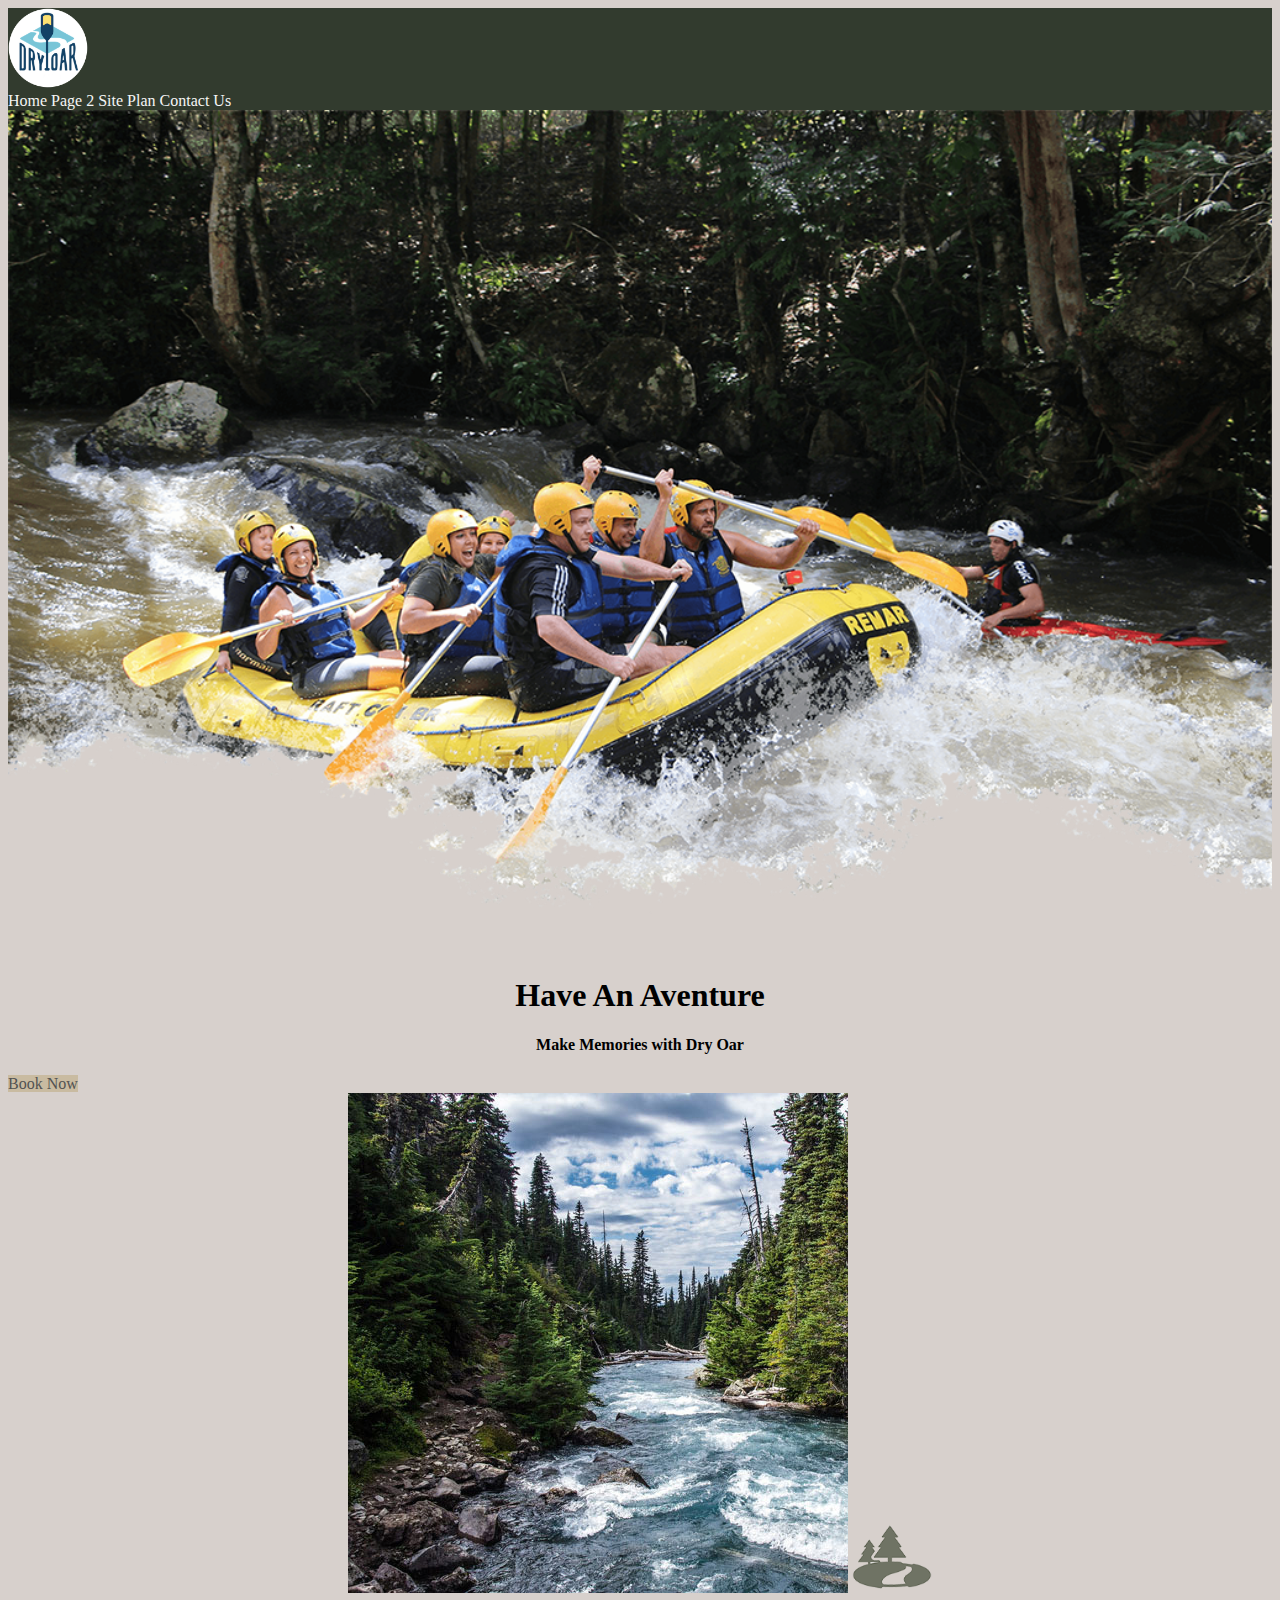
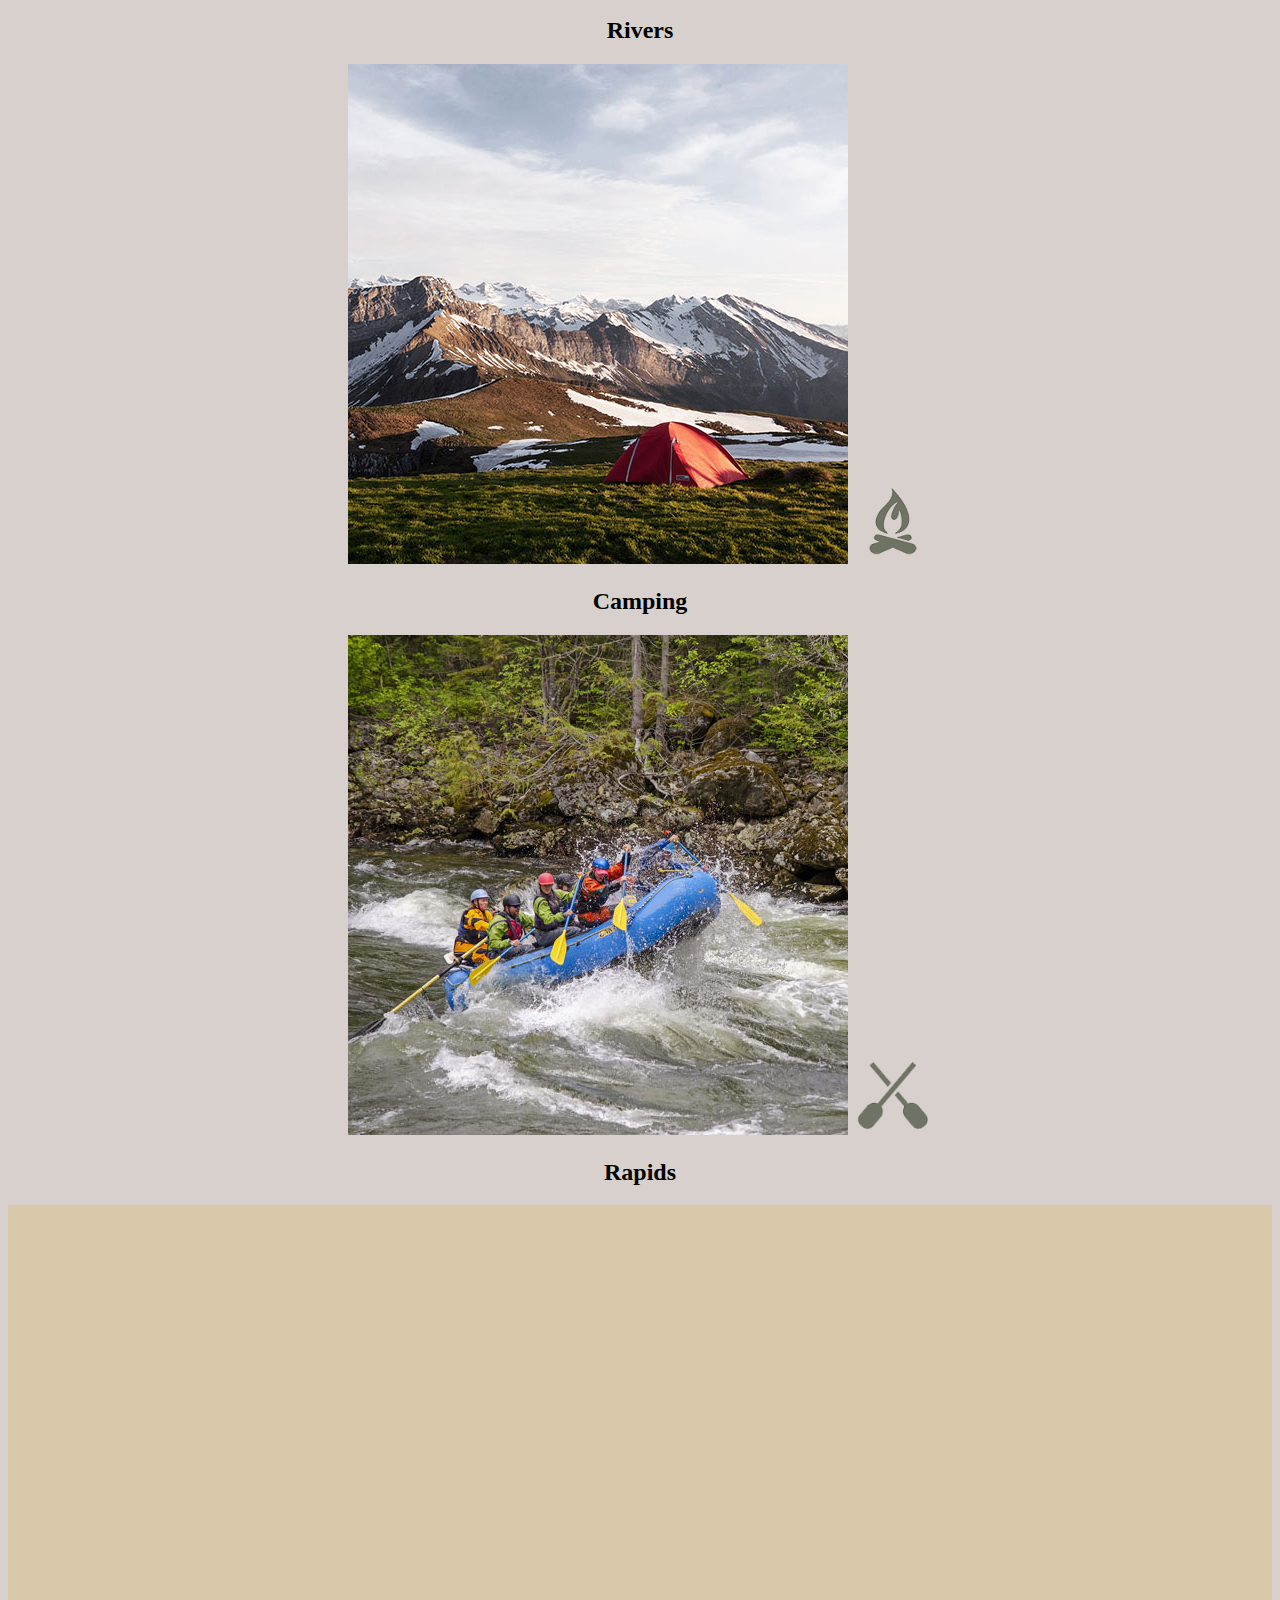
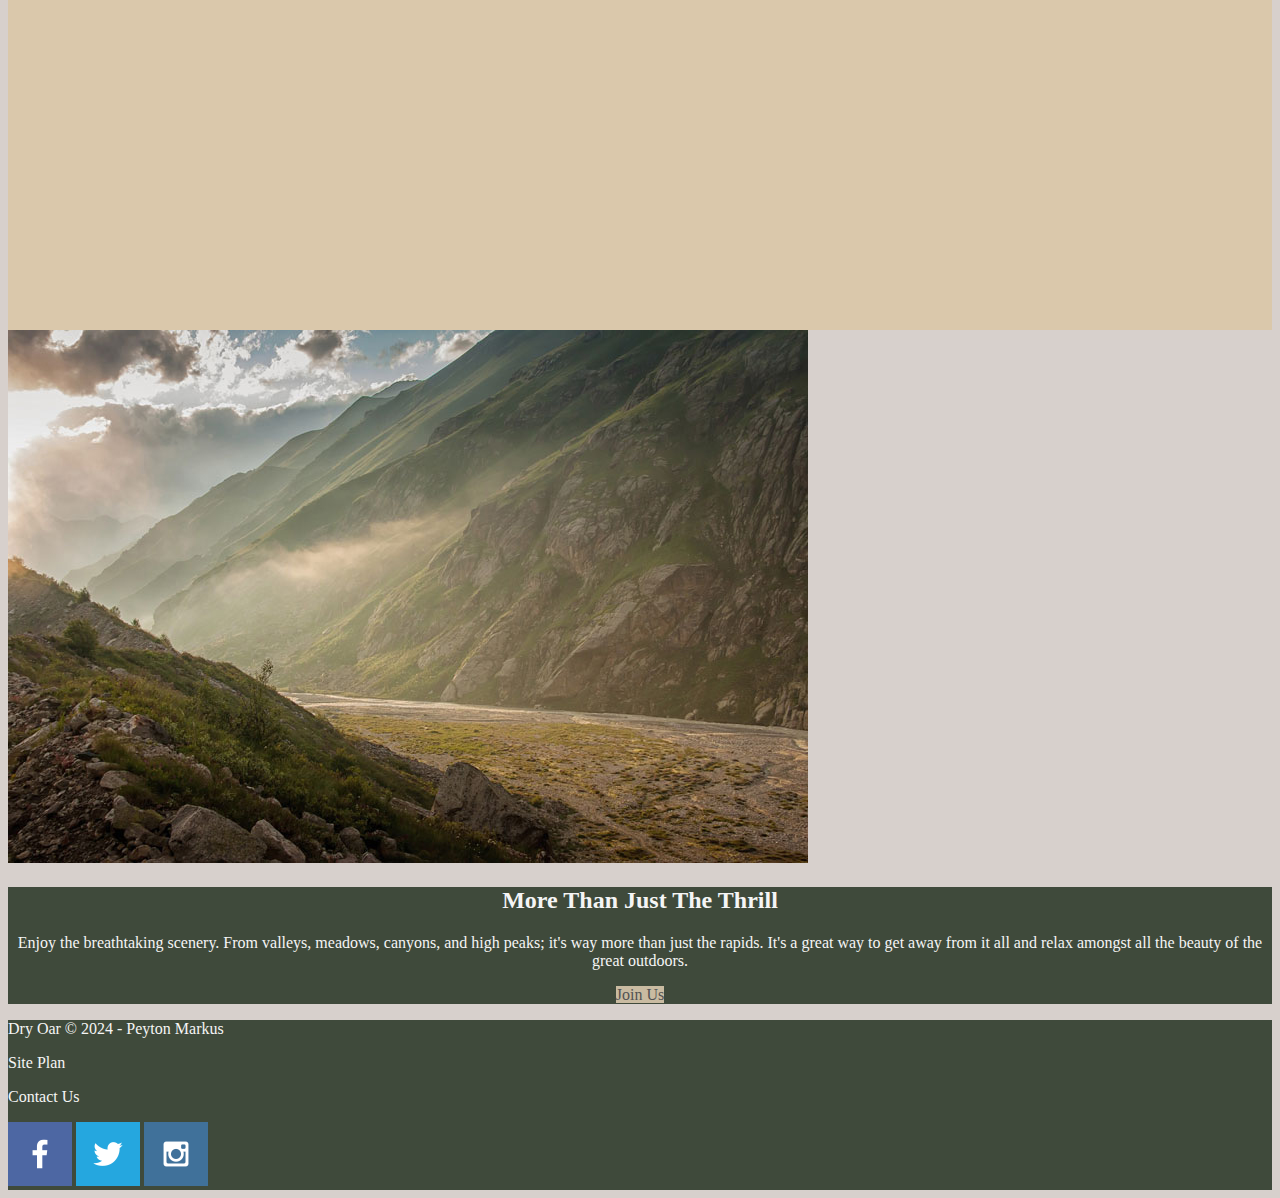
==== wwr/index.html @ 77ee11ce "upload repository" ====
<!DOCTYPE html>
<html lang="en">
<head>
    <meta charset="UTF-8">
    <meta http-equiv="X-UA-Compatible" content="IE=edge">
    <meta name="viewport" content="width=device-width, initial-scale=1.0">
    <title>Whitewater Rafting Vacations | Dry Oar Boating | Home</title>
    <link rel="stylesheet" href="styles/style.css">
</head>
<body>
    <div id="content">
        <header>
            <a id="logo_link" href="index.html">
                <img class="logo" src="images/logo.png" alt="Dry Oar Logo">
            </a>
            <nav>
                <a href="index.html">Home</a>
                <a href="#">Page 2</a>
                <a href="site-plan-rafting.html">Site Plan</a>
                <a href="contactus.html">Contact Us</a>
            </nav>
        </header>
        <div id="hero">
                <div id="hero-box">
                    <img id="hero-img" src="images/hero.png" alt="People enjoying white water rafting">
                </div>
                <section id="hero-msg">
                    <h1 class="home-title">Have An Aventure</h1>
                    <h4>Make Memories with Dry Oar</h4>
                    <div class="buton-box">
                        <a class="book" href="contactus.html">Book Now</a>
                    </div>
                </section>
        </div>
        <main class="home-grid">
            <section class="rivers-card">
                <img class="card-img" src="images/rivers.jpg" alt="river in forest">
                <img class="icon" src="images/river_icon.png" alt="river icon">
                <h2>Rivers</h2>
            </section>
            <section class="camping-card">
                <img class="card-img" src="images/camping.jpg" alt="tent in mountains">
                <img class="icon" src="images/fire_icon.png" alt="fire icon">
                <h2>Camping</h2>
            </section>
            <section class="rapids-card">
                <img class="card-img" src="images/rapids.jpg" alt="rafting boat">
                <img class="icon" src="images/oars.png" alt="oars icon">
                <h2>Rapids</h2>
            </section>
            <div id="background"></div>
            <img class="mountains" src="images/mountains.jpg" alt="Misty mountains">
            <section class="msg">
                <h2>More Than Just The Thrill</h2>
                <p>Enjoy the breathtaking scenery. From valleys, meadows, canyons, and high peaks; it's way more than just the rapids. It's a great way to get away from it all and relax amongst all the beauty of the great outdoors. </p>
                <a class='join' href="rivers.html">Join Us</a>
            </section>
        </main>
        <footer>
            <p>Dry Oar &copy; 2024 - Peyton Markus</p>
            <p><a href="site-plan-rafting.html">Site Plan</a></p>
            <p><a href="contactus.html">Contact Us</a></p>
            <div class="social">
                <a href="https://facebook.com" target="_blank">
                    <img src="images/facebook.png" alt="fb icon">
                </a>
                <a href="https://twitter.com" target="_blank">
                    <img src="images/twitter.png" alt="twitter icon">
                </a>
                <a href="https://instagram.com" target="_blank">
                    <img src="images/instagram.png" alt="instagram icon">
                </a>
            </div>
        </footer>
    </div>
               
</body>
</html>
---- wwr/styles/style.css ----
#content {
    max-width: 1600px;
    margin: 0 auto;
}

body {
    background-color: #d7d0cc;
}

header {
    background-color: rgb(50, 59, 46);
}

nav a {
    text-align: center;
    text-decoration: none;
    color: whitesmoke;
}

nav a:hover, .join:hover {
    background-color: rgb(135, 162, 123);
}

.home-title {
    color: black;
}

.book, .join {
    color: #525252;
    text-decoration: none;
    background-color: #c9bba1;
}

.book:hover, .join:hover {
    color: rgb(185, 185, 185);
    background-color: #6a5e4b;
}


#hero-msg h1, #hero-msg h4 {
    text-align: center;
}

#hero-img {
    width: 100%;
}

.button-box {
    text-align: center;
}

main section {
    text-align: center;
}

#background {
    height: 725px;
    background-color: rgb(218, 200, 171);
}

.msg {
    background-color: rgb(63, 74, 59);
    color: whitesmoke;
}

footer {
    background-color: rgb(63, 74, 59);
    color: whitesmoke;
}

footer a {
    text-decoration: none;
    color: whitesmoke;
}

footer a:hover {
    background-color: rgb(83, 97, 78)
}

.logo {
    width: 80px;
}

.icon {
    width: 80px;
}
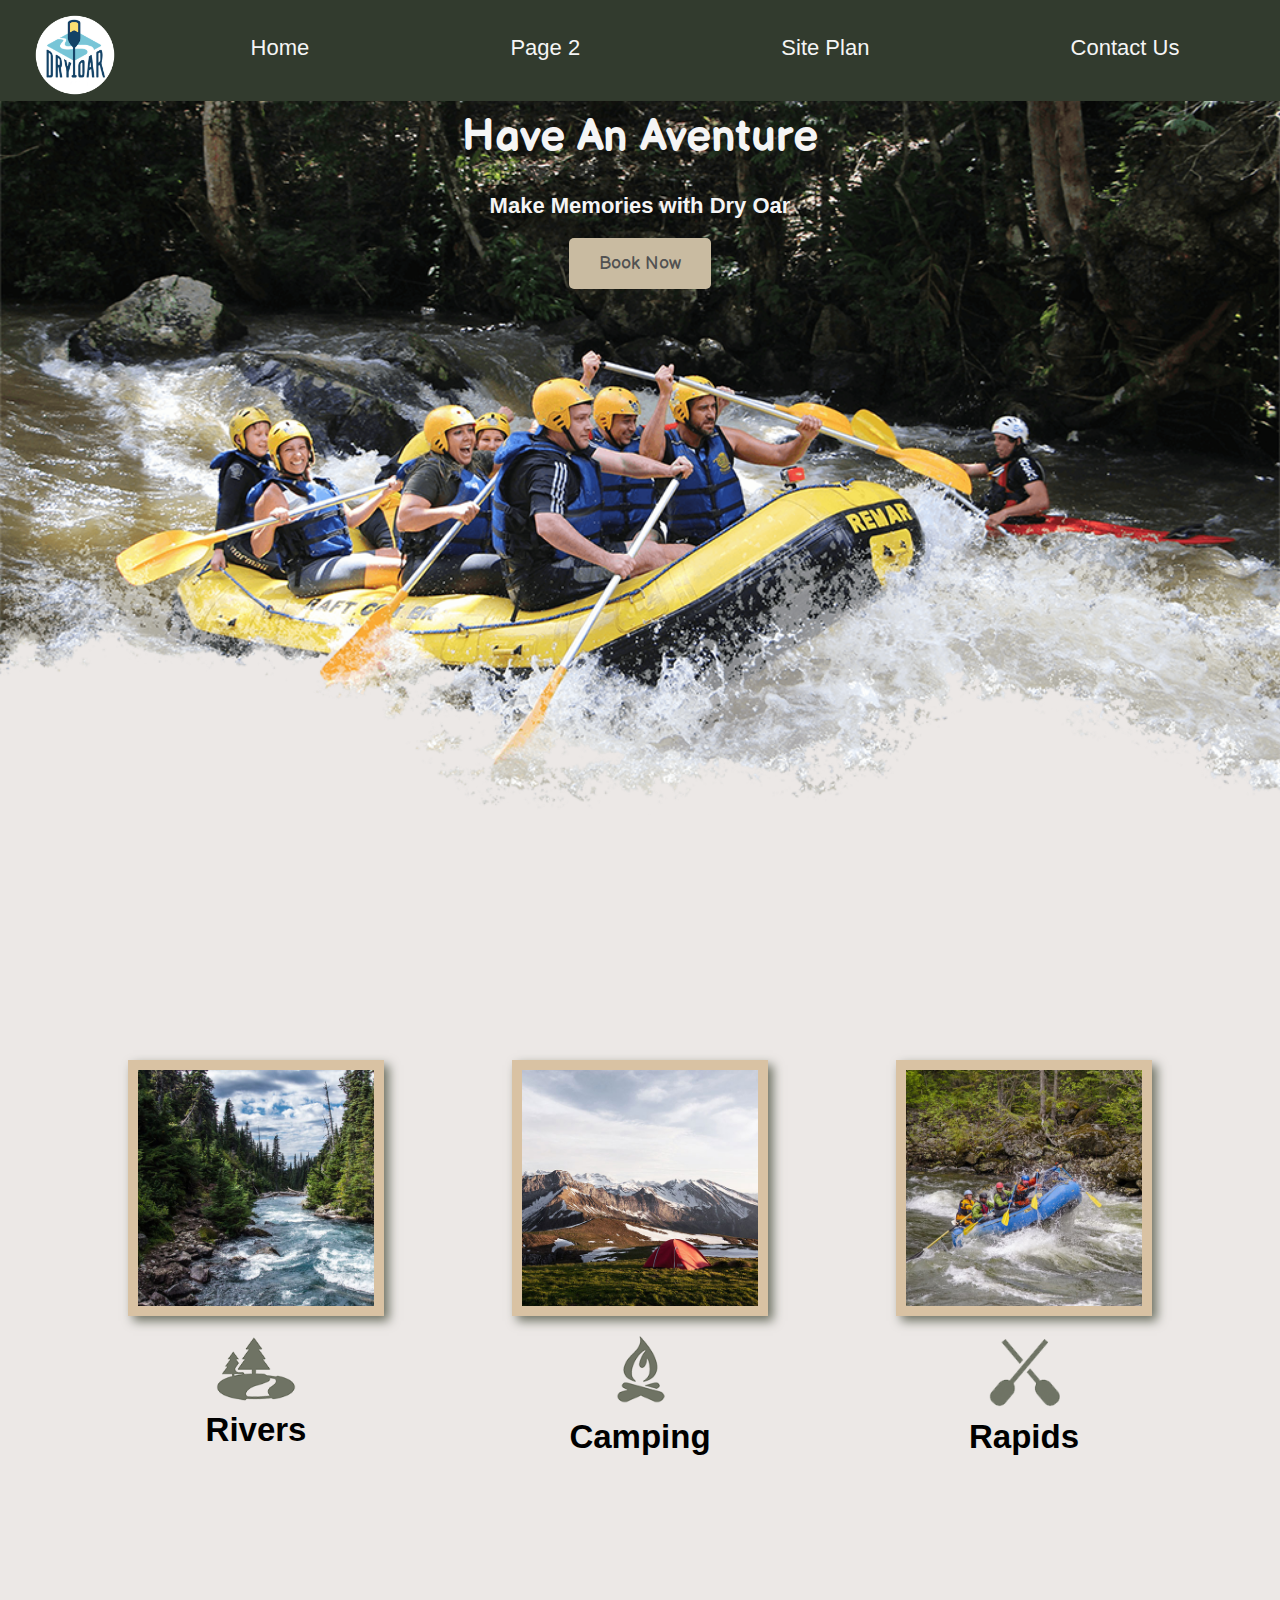
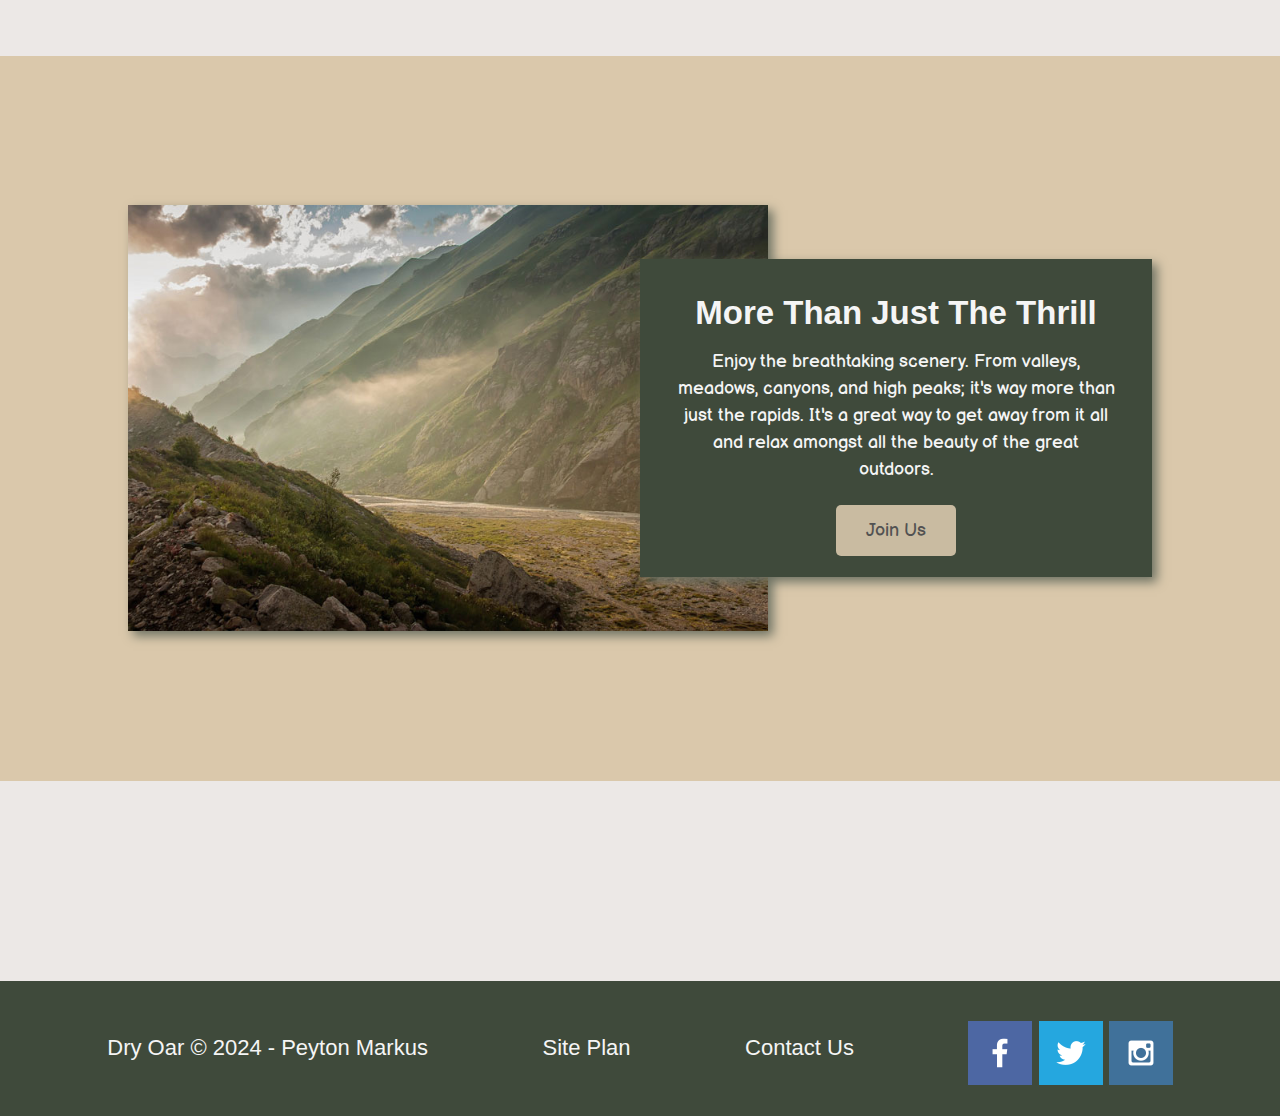
==== commit 106b9db4: "finished css on rafting site" ====
--- a/wwr/index.html
+++ b/wwr/index.html
@@ -28,8 +28,8 @@
                 <section id="hero-msg">
                     <h1 class="home-title">Have An Aventure</h1>
                     <h4>Make Memories with Dry Oar</h4>
-                    <div class="buton-box">
-                        <a class="book" href="contactus.html">Book Now</a>
+                    <div class="button-box">
+                        <a class='book' href="contactus.html">Book Now</a>
                     </div>
                 </section>
         </div>
--- a/wwr/styles/style.css
+++ b/wwr/styles/style.css
@@ -1,20 +1,39 @@
+
+@import url('https://fonts.googleapis.com/css2?family=Balsamiq+Sans:ital@0;1&display=swap');
+
 #content {
     max-width: 1600px;
     margin: 0 auto;
 }
 
 body {
-    background-color: #d7d0cc;
+    background-color: #ece8e6;
+    font-family: Arial, sans-serif;
+    font-size: 22px;
+    margin: 0;
+    padding: 0;
+}
+
+h2 {
+    margin: 0;
 }
 
 header {
     background-color: rgb(50, 59, 46);
+    display: grid;
+    grid-template-columns: 150px auto;
+}
+
+nav {
+    display: flex;
+    justify-content: space-around;
 }
 
 nav a {
     text-align: center;
     text-decoration: none;
     color: whitesmoke;
+    padding: 35px;
 }
 
 nav a:hover, .join:hover {
@@ -22,13 +41,33 @@
 }
 
 .home-title {
-    color: black;
+    color: whitesmoke;
+    font-family: 'Balsamiq Sans', sans-serif;
+    font-size: 2em;
+    margin-top: 10px;
+}
+
+#hero {
+    display: grid;
+    grid-template-columns: 1fr 3fr 1fr;
+    margin-top: -100px;
+}
+
+#hero-box {
+    grid-column: 1/4;
+    grid-row: 1/3;
+    z-index: -1;
 }
 
 .book, .join {
     color: #525252;
     text-decoration: none;
     background-color: #c9bba1;
+    font-family: 'Balsamiq Sans', sans-serif;
+    font-size: 18px;
+    padding: 15px 30px;
+    margin-top: 50px;
+    border-radius: 5px;
 }
 
 .book:hover, .join:hover {
@@ -36,9 +75,18 @@
     background-color: #6a5e4b;
 }
 
+#hero-msg {
+    grid-column: 2/3;
+    grid-row: 1/2;
+    margin-top: 100px;
+}
 
 #hero-msg h1, #hero-msg h4 {
     text-align: center;
+}
+
+#hero-msg h4{
+    color: whitesmoke;
 }
 
 #hero-img {
@@ -51,6 +99,25 @@
 
 main section {
     text-align: center;
+}
+
+.card-img {
+    border: 10px solid #d9c2a3;
+    transition: transform .5s;
+    box-shadow: 5px 5px 10px #6f7364;
+}
+
+.card-img:hover {
+    opacity: .6;
+    transform: scale(1.1);
+}
+
+main section img {
+    box-sizing: border-box;
+}
+
+.rivers-card, .camping-card, .rapids-card {
+    margin: 200px 0;
 }
 
 #background {
@@ -61,11 +128,31 @@
 .msg {
     background-color: rgb(63, 74, 59);
     color: whitesmoke;
+    padding: 35px;
+    grid-column: 6/10;
+    grid-row: 6/7;
+    box-shadow: 5px 5px 10px #6f7364;
+}
+
+.msg p {
+    font-family: 'Balsamiq Sans', sans-serif;
+    font-size: .8em;
+    line-height: 1.53em;
+    padding-bottom: 15px;
 }
 
 footer {
     background-color: rgb(63, 74, 59);
     color: whitesmoke;
+    padding: 25px 50px;
+    margin-top: 200px;
+    display: flex;
+    justify-content: space-around;
+    align-items: center;
+}
+
+footer .social img {
+    padding-top: 15px;
 }
 
 footer a {
@@ -79,8 +166,99 @@
 
 .logo {
     width: 80px;
+    padding-top: 10px;
+}
+
+#logo_link {
+    padding-top: 5px;
+    justify-self: center;
+    align-self: center;
 }
 
 .icon {
     width: 80px;
+    padding-top: 10px;
+}
+
+.home-grid {
+    display: grid;
+    grid-template-columns: repeat(10, 1fr);
+
+}
+
+.card-img, .mountains {
+    width: 100%;
+}
+
+.rivers-card {
+    grid-column: 2/4;
+    grid-row: 2/3;
+}
+
+.camping-card {
+    grid-column: 5/7;
+    grid-row: 2/3
+}
+
+.rapids-card {
+    grid-column: 8/10;
+    grid-row: 2/3;
+}
+
+#background {
+    grid-column: 1/11;
+    grid-row: 4/9;
+}
+
+.mountains {
+    grid-column: 2/7;
+    grid-row: 5/8;
+    box-shadow: 5px 5px 10px #6f7364;
+}
+
+
+
+
+@media screen and (max-width: 900px) {
+    #hero, .home-grid {
+        display: block;
+        height: auto;
+    }
+    nav, footer {
+        flex-direction: column;
+    }
+    nav a {
+        display: block;
+        padding: 15px;
+    }
+    #hero {
+        margin-top: 0;
+    }
+    #hero-msg {
+        margin-top: 0;
+    }
+    #hero-msg h4 {
+        display: none;
+    }
+    #hero-msg h1 {
+        color: #6f7364;
+    }
+    .home-title {
+        font-size: 25px;
+    }
+    .rivers-card, .camping-card, .rapids-card { 
+        margin: 50px auto;
+        width: 60%;
+    }
+    #background {
+        display: none;
+    }
+    .mountains, .msg {
+        width: 80%;
+        display: block;
+        margin: 0 auto;
+    }
+    footer {
+        margin-top: 25px;
+    }
 }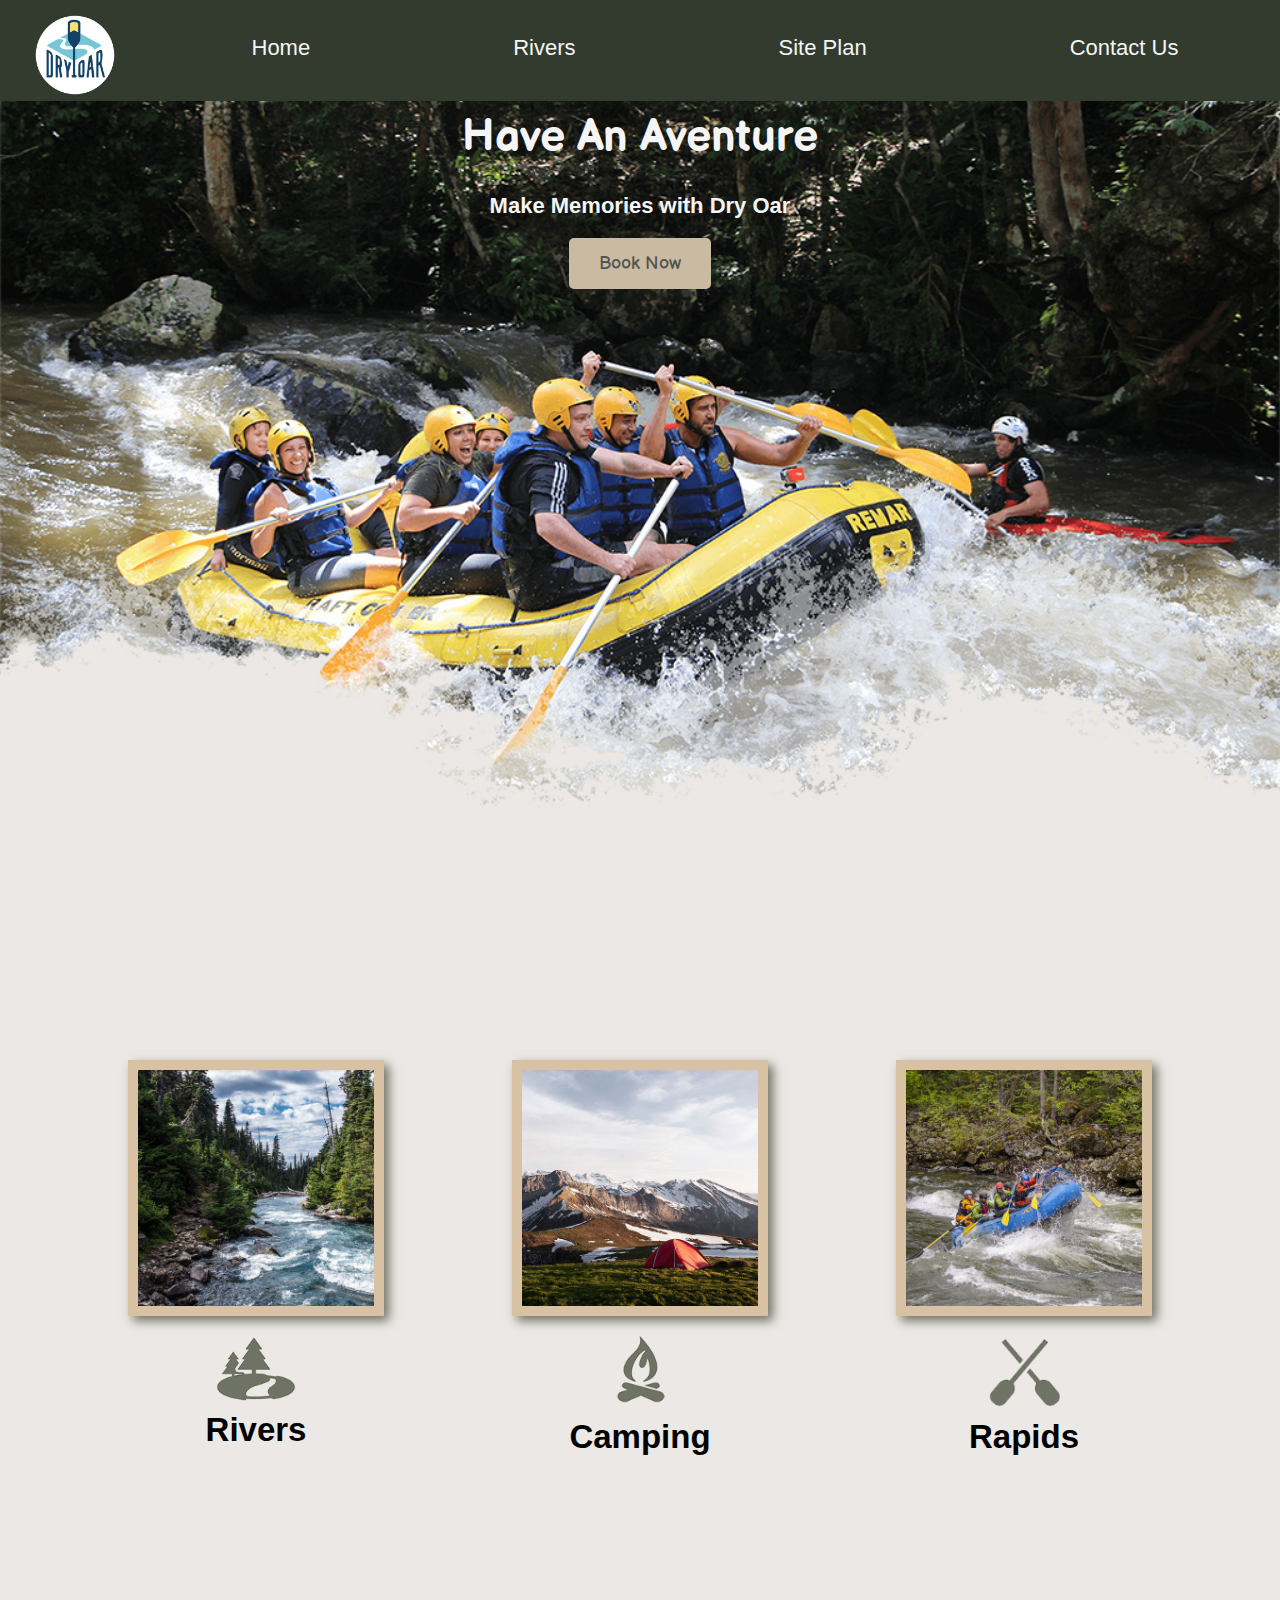
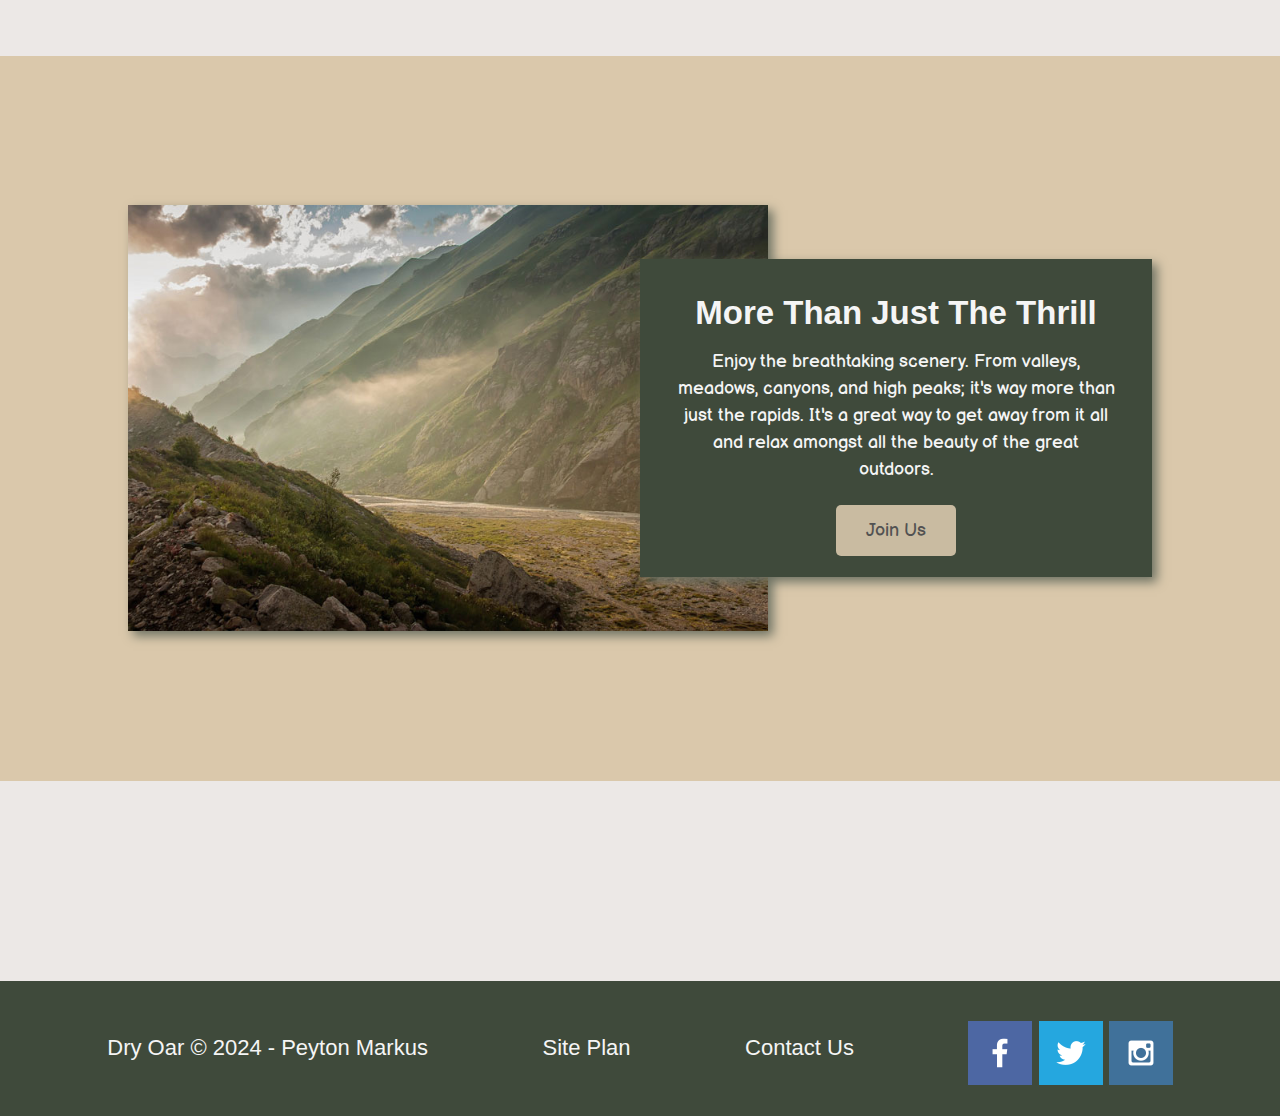
==== commit 64fc7c84: "finished subpage" ====
--- a/wwr/index.html
+++ b/wwr/index.html
@@ -16,7 +16,7 @@
             </a>
             <nav>
                 <a href="index.html">Home</a>
-                <a href="#">Page 2</a>
+                <a href="rivers.html">Rivers</a>
                 <a href="site-plan-rafting.html">Site Plan</a>
                 <a href="contactus.html">Contact Us</a>
             </nav>
--- a/wwr/styles/style.css
+++ b/wwr/styles/style.css
@@ -183,7 +183,6 @@
 .home-grid {
     display: grid;
     grid-template-columns: repeat(10, 1fr);
-
 }
 
 .card-img, .mountains {
@@ -216,6 +215,69 @@
     box-shadow: 5px 5px 10px #6f7364;
 }
 
+.river-grid {
+    display: grid;
+    grid-template-columns: repeat(10, auto);
+    margin-left: 50px;
+    margin-right: 50px;
+    font-family: Arial, sans-serif;
+}
+
+.idaho-text, .utah-text, .arizona-text {
+    width: 100%;
+}
+
+.idaho-img {
+    width: 100%;
+    grid-column: 2/4;
+    grid-row: 2/4;
+    border: 10px solid #d9c2a3;
+    box-shadow: 5px 5px 10px #6f7364;
+    margin-top: auto;
+    margin-bottom: auto;
+}
+
+.utah-img {
+    width: 100%;
+    grid-column: 6/8;
+    grid-row: 5/7;
+    border: 10px solid #d9c2a3;
+    box-shadow: 5px 5px 10px #6f7364;
+    margin-top: auto;
+    margin-bottom: auto;
+}
+
+.arizona-img {
+    width: 100%;
+    grid-column: 2/4;
+    grid-row: 8/10;
+    border: 10px solid #d9c2a3;
+    box-shadow: 5px 5px 10px #6f7364;
+    margin-top: auto;
+    margin-bottom: auto;
+}
+
+.idaho-text {
+    grid-column: 5/9;
+    grid-row: 2/4;
+    justify-content: center;
+}
+
+.utah-text {
+    grid-column: 2/5;
+    grid-row: 5/7;
+    justify-content: center;
+}
+
+.arizona-text {
+    grid-column: 5/9;
+    grid-row: 8/10;
+    justify-content: center;
+}
+
+.river-grid h3 {
+    font-family: 'Balsamiq Sans', sans-serif;
+}
 
 
 
